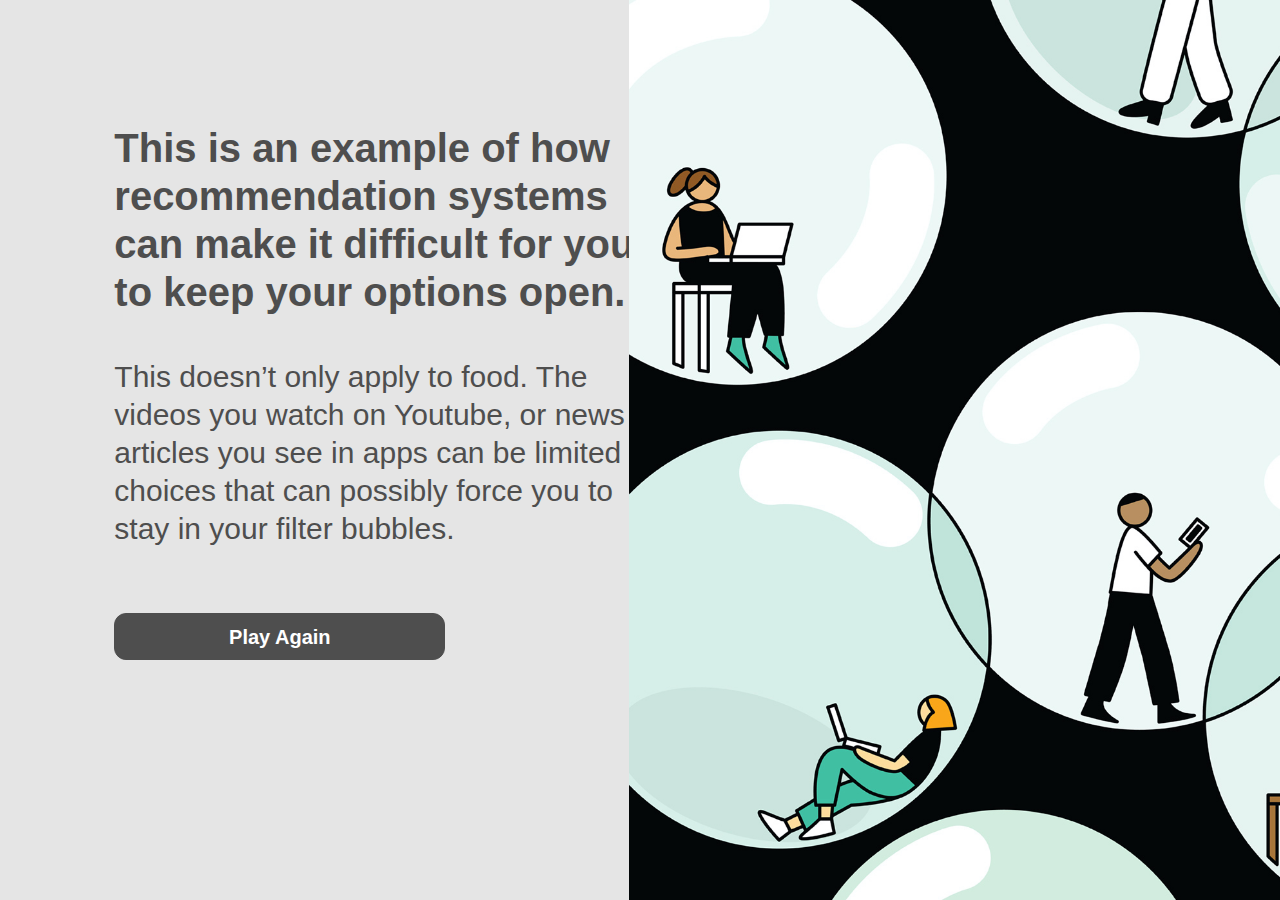
==== conclusion.html @ fe5e3e14 "Match design from before user testing" ====
<head>
  <title>keep your options open</title>
  <link rel="stylesheet" href="https://maxcdn.bootstrapcdn.com/bootstrap/4.0.0/css/bootstrap.min.css" integrity="sha384-Gn5384xqQ1aoWXA+058RXPxPg6fy4IWvTNh0E263XmFcJlSAwiGgFAW/dAiS6JXm" crossorigin="anonymous">
	<link rel="stylesheet" type="text/css" href="css/style.css">
</head>
<body>
  <div class="container-fluid">
    <div class="row">
      <div class="col-lg">
        <p class="conclusion-title">This is an example of how recommendation systems can make it difficult for you to keep your options open.</p>
        <p class="conclusion-subtitle">This doesn’t only apply to food. The videos you watch on Youtube, or news articles you see in apps can be limited choices that can possibly force you to stay in your filter bubbles.</p>
        <a href="play.html" class="btn play-again" role="button">Play Again</a>
      </div>
      <div class="col-sm">
        <img class="bubble-img float-right" src="images/reinforcement_bubble.jpg" alt="table with plate and utensils">
      </div>
    </div>
  </div>
</body>
---- css/style.css ----
body.intro {
  background-color: #F9F9F9;
}

body {
  background-color: #E5E5E5;
}

.title {
  color: #4E4E4E;
  text-align: left;
  font-size: 70px;
  font-family: Arial;
  font-weight: bold;
  margin-top: 40%;
  margin-left: 30%;
}

.subtitle {
  color: #4E4E4E;
  text-align: left;
  font-size: 25px;
  font-family: Arial;
  margin-top: 7%;
  margin-left: 30%;
}

.small-title {
  margin-top: 33%;
  margin-left: 15%;
  width: 75%;

  font-family: Arial;
  font-style: normal;
  font-weight: bold;
  font-size: 40px;
  line-height: 114%;

  display: flex;
  align-items: center;

  color: #4E4E4E;
}

.description {
  margin-top: 15%;
  margin-left: 15%;
  width: 70%;

  font-family: Arial;
  font-style: normal;
  font-weight: bold;
  font-size: 21px;
  line-height: 28px;

  letter-spacing: -0.01em;

  color: #4E4E4E;
}

.question {
  color: #4E4E4E;
  font-weight: 600;
  font-size: 21px;
  font-family: Arial;
  line-height: 28px;
  margin-top: 30%;
  margin-left: 15%;
  width: 70%;
}

.final-score {
  position: relative;
  top: 15%;
  left: 15%;
  width: 65%;

  font-family: Arial;
  font-weight: 400;
  font-style: normal;
  font-size: 20px;
  line-height: 24px;

  color: #4E4E4E;
}

.result-title {
  margin-top: 35%;
  margin-left: 15%;
  width: 65%;

  font-family: Arial;
  font-style: normal;
  font-weight: bold;
  font-size: 38px;
  line-height: 114%;

  display: flex;
  align-items: center;

  color: #4E4E4E;
}

.conclusion-title {
  width: 65%;
  margin-left: 12%;
  margin-top: 15%;

  font-family: Arial;
  font-style: normal;
  font-weight: 700;
  font-size: 40px;
  line-height: 48px;

  color: #4E4E4E;
}

.conclusion-subtitle {
  width: 65%;
  margin-left: 12%;
  margin-top: 5%;

  font-family: Arial;
  font-style: normal;
  font-weight: 400;
  font-size: 30px;
  line-height: 38px;

  color: #4E4E4E;
}

img.start-table {
  margin-top: 10%;
  margin-right: -2%;
  height: 80%;
  width: 90%;
}

img.table {
  margin-top: 5%;
  margin-right: -2%;
  height: 80%;
  width: 90%;
}

img.bubble-img {
  top: 0%;
  left: 0%;
  margin-right: -4%;
  height: 100%;
}

#game {
	margin: 0px;
}

.centered {
  position: absolute;
  top: 45%;
  left: 51%;
  font-family: Arial;
  color: #4E4E4E;
  max-width: 10%;
  font-style: normal;
  font-weight: 600;
  font-size: 30px;
  line-height: 36px;
  display: flex;
  align-items: center;
  text-align: center;
}

.col-lg {
  min-width: 67%;
}

.col-sm {
  max-width: 33%;
}

.col-sm.white {
  max-width: 33%;
  background-color: #FFFFFF;
}

.row {
  height: 100%;
}

.next-button {
  font-family: Arial;
  font-style: normal;
  font-weight: 600;
  font-size: 20px;
  line-height: 155%;

  align-items: center;
  text-align: center;

  color: #FFFFFF;

  width: 70%;
  position: absolute;
  left: 15%;
  top: 80%;
  background: #4E4E4E;
  border-color: #4E4E4E;
  border-radius: 12px;
  padding-top: 2%;
  padding-bottom: 2%;
}
.next-button:hover {
  background: grey;
  border-color:grey;
  color: #FFFFFF;
}
.next-button[disabled]:hover {
  background: #4E4E4E;
  border-color: #4E4E4E;
  color: #FFFFFF;
}
.next-button:focus {
  background: grey;
  box-shadow: 0 0 black;
  color: #FFFFFF;
}

.play-again {
  font-family: Arial;
  font-style: normal;
  font-weight: 600;
  font-size: 20px;
  line-height: 100%;

  align-items: center;
  text-align: center;

  color: #FFFFFF;

  width: 40%;
  margin-left: 12%;
  margin-top: 6%;
  background: #4E4E4E;
  border-color: #4E4E4E;
  border-radius: 12px;
  padding-top: 1.5%;
  padding-bottom: 1.5%;
}
.play-again:hover {
  background: grey;
  border-color:grey;
  color: #FFFFFF;
}

.answer {
  font-family: Arial;
  font-style: normal;
  font-weight: 600;
  font-size: 20px;
  line-height: 90%;

  align-items: center;
  text-align: center;

  color: #4E4E4E;

  width: 70%;
  padding-top: 5%;
  padding-bottom: 5%;
  margin-left: 15%;
  margin-top: 5%;
  background: #FFFFFF;
  border-color: #2A2A2A;
  border-radius: 12px;

  overflow: hidden;
  white-space: nowrap;
  display: inline-block;
  text-overflow: ellipsis;
}
.answer:hover {
  background: grey;
  border-color:grey;
  color: #FFFFFF;
}
.answer:focus {
  background: #4E4E4E;
  border-color: #4E4E4E;
  box-shadow: 0 0 black;
  color: #FFFFFF;
}

.freepik {
  font-size: 10px;
  color: #4E4E4E;
}

/* dishes */

.img-container {
  position:relative;
  display:inline-block;
}
.img-container .overlay{
  position:absolute;
  top:0;
  left:0;
  width:100%;
  height:100%;
  opacity: 0;
}
.img-container:hover .overlay{
  opacity: 1;
}
.img-container:hover span.checkmark{
  opacity: 0;
}
.img-container:hover .img{
  filter: brightness(30%);
  position: relative;
  z-index: 10000;
}
.selected .img{
  filter: brightness(30%);
}
.selected span.checkmark{
  position:absolute;
  top:47%;
  left:49%;
  transform:translate(-50%,-50%);
  color:#fff;
  font-size: 70px;
}
.img {
  height:100% 
}
.overlay span{
  position: absolute;
  z-index: 10000;
  top:47%;
  left:49%;
  transform:translate(-50%,-50%);
  color:#fff;

  font-size: 18px;
  font-family: Arial;
  font-weight: 700;
  line-height: 20px;
  text-align: center;
}

/* row 1 */

#salad {
  position: absolute;
  top: 15%;
  left: 20%;
  height: 15%;
}

#paella {
  position: absolute;
  top: 15%;
  left: 36%;
  height: 15%;
}

#eggs-benedict {
  position: absolute;
  top: 15%;
  left: 52%;
  height: 15%;
}

#grilled-fish {
  position: absolute;
  top: 15%;
  left: 68%;
  height: 15%;
}

#pasta {
  position: absolute;
  top: 15%;
  left: 84%;
  height: 15%;
}

/* row 2 */
#donuts {
  position: absolute;
  top: 34%;
  left: 20%;
  height: 15%;
}

#tempura {
  position: absolute;
  top: 34%;
  left: 36%;
  height: 15%;
}

#sushi {
  position: absolute;
  top: 34%;
  left: 52%;
  height: 15%;
}

#burrito {
  position: absolute;
  top: 34%;
  left: 68%;
  height: 15%;
}

#fruits {
  position: absolute;
  top: 34%;
  left: 84%;
  height: 15%;
}

/* row 3 */
#rolls {
  position: absolute;
  top: 53%;
  left: 20%;
  height: 15%;
}

#burger-fries {
  position: absolute;
  top: 53%;
  left: 34%;
  height: 15%;
}

#ramen {
  position: absolute;
  top: 53%;
  left: 53%;
  height: 15%;
}

#soup {
  position: absolute;
  top: 53%;
  left: 68%;
  height: 15%;
}

#dumplings {
  position: absolute;
  top: 53%;
  left: 84%;
  height: 15%;
}

/* row 4 */
#bagel-sandwich {
  position: absolute;
  top: 72%;
  left: 20%;
  height: 15%;
}

#curry {
  position: absolute;
  top: 72%;
  left: 36%;
  height: 15%;
}

#pizza {
  position: absolute;
  top: 72%;
  left: 52%;
  height: 15%;
}

#falafel {
  position: absolute;
  top: 72%;
  left: 68%;
  height: 15%;
}

#pancakes {
  position: absolute;
  top: 72%;
  left: 84%;
  height: 15%;
}

/* gameplay */
.score {
  position: relative;
  top: 6%;
  font-family: Arial;
  color: #4E4E4E;
  font-style: normal;
  font-weight: 600;
  font-size: 20px;
  line-height: 31px;
  display: flex;
  align-items: center;
  text-align: center;
  background-color: #E5E5E5;
}

.unwanted {
  position: relative;
  font-family: Arial;
  color: #4E4E4E;
  font-style: normal;
  font-size: 18px;
  line-height: 31px;
  display: flex;
  align-items: center;
  text-align: center;
  margin-left: 12.5%;
  top: -1%;
  background-color: #E5E5E5;
}
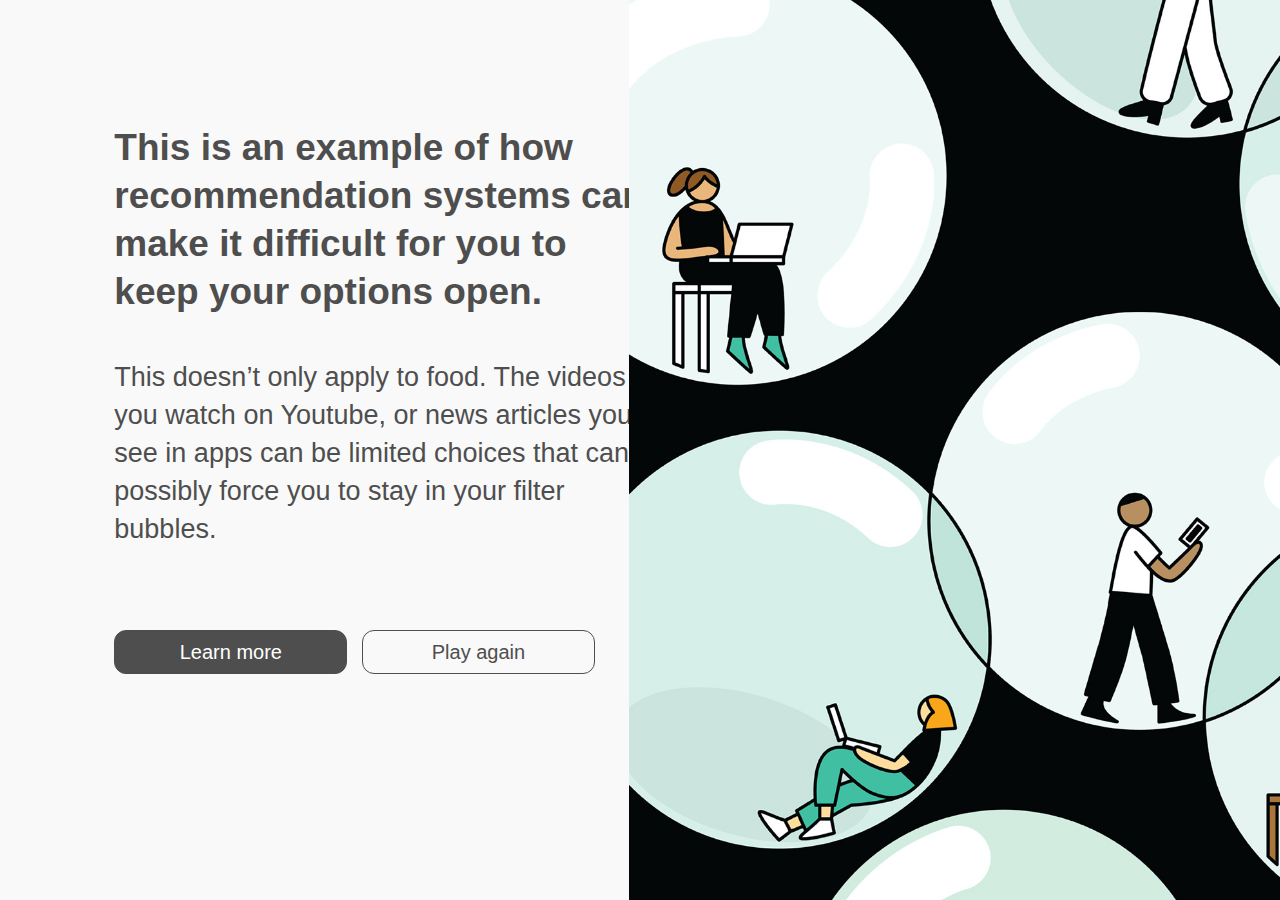
==== commit 88f947ba: "Finish design after user testing" ====
--- a/conclusion.html
+++ b/conclusion.html
@@ -3,13 +3,16 @@
   <link rel="stylesheet" href="https://maxcdn.bootstrapcdn.com/bootstrap/4.0.0/css/bootstrap.min.css" integrity="sha384-Gn5384xqQ1aoWXA+058RXPxPg6fy4IWvTNh0E263XmFcJlSAwiGgFAW/dAiS6JXm" crossorigin="anonymous">
 	<link rel="stylesheet" type="text/css" href="css/style.css">
 </head>
-<body>
+<body class="intro">
   <div class="container-fluid">
     <div class="row">
       <div class="col-lg">
         <p class="conclusion-title">This is an example of how recommendation systems can make it difficult for you to keep your options open.</p>
         <p class="conclusion-subtitle">This doesn’t only apply to food. The videos you watch on Youtube, or news articles you see in apps can be limited choices that can possibly force you to stay in your filter bubbles.</p>
-        <a href="play.html" class="btn play-again" role="button">Play Again</a>
+        <p class = "tpbutton btn-toolbar">
+          <a href="https://www.youtube.com/watch?v=pT-k1kDIRnw&ab_channel=GCFLearnFree.org" class="btn learn-more" target=”_blank” role="button">Learn more</a>
+          <a href="play.html" class="btn play-again" role="button">Play again</a>
+        </p>
       </div>
       <div class="col-sm">
         <img class="bubble-img float-right" src="images/reinforcement_bubble.jpg" alt="table with plate and utensils">
--- a/css/style.css
+++ b/css/style.css
@@ -43,7 +43,7 @@
 }
 
 .description {
-  margin-top: 15%;
+  margin-top: 10%;
   margin-left: 15%;
   width: 70%;
 
@@ -71,7 +71,7 @@
 
 .final-score {
   position: relative;
-  top: 15%;
+  top: 17%;
   left: 15%;
   width: 65%;
 
@@ -109,21 +109,21 @@
   font-family: Arial;
   font-style: normal;
   font-weight: 700;
-  font-size: 40px;
+  font-size: 37px;
   line-height: 48px;
 
   color: #4E4E4E;
 }
 
 .conclusion-subtitle {
-  width: 65%;
+  width: 64%;
   margin-left: 12%;
   margin-top: 5%;
 
   font-family: Arial;
   font-style: normal;
   font-weight: 400;
-  font-size: 30px;
+  font-size: 27px;
   line-height: 38px;
 
   color: #4E4E4E;
@@ -202,7 +202,7 @@
   width: 70%;
   position: absolute;
   left: 15%;
-  top: 80%;
+  top: 77%;
   background: #4E4E4E;
   border-color: #4E4E4E;
   border-radius: 12px;
@@ -228,28 +228,58 @@
 .play-again {
   font-family: Arial;
   font-style: normal;
-  font-weight: 600;
+  font-weight: 400;
   font-size: 20px;
   line-height: 100%;
 
   align-items: center;
   text-align: center;
 
-  color: #FFFFFF;
-
-  width: 40%;
-  margin-left: 12%;
-  margin-top: 6%;
+  color: #4e4e4e;
+
+  width: 32%;
+  margin-right: 2%;
+  background: none;
+  border-color: #4E4E4E;
+  border-radius: 12px;
+  padding-top: 1.5%;
+  padding-bottom: 1.5%;
+}
+.play-again:hover {
+  background: grey;
+  border-color:grey;
+  color: #FFFFFF;
+}
+
+.learn-more {
+  font-family: Arial;
+  font-style: normal;
+  font-weight: 400;
+  font-size: 20px;
+  line-height: 100%;
+
+  align-items: center;
+  text-align: center;
+
+  color: #FFFFFF;
+
+  width: 32%;
+  margin-right: 2%;
   background: #4E4E4E;
   border-color: #4E4E4E;
   border-radius: 12px;
   padding-top: 1.5%;
   padding-bottom: 1.5%;
 }
-.play-again:hover {
+.learn-more:hover {
   background: grey;
   border-color:grey;
   color: #FFFFFF;
+}
+
+.tpbutton {
+  margin-left: 12%;
+  margin-top: 10%;
 }
 
 .answer {
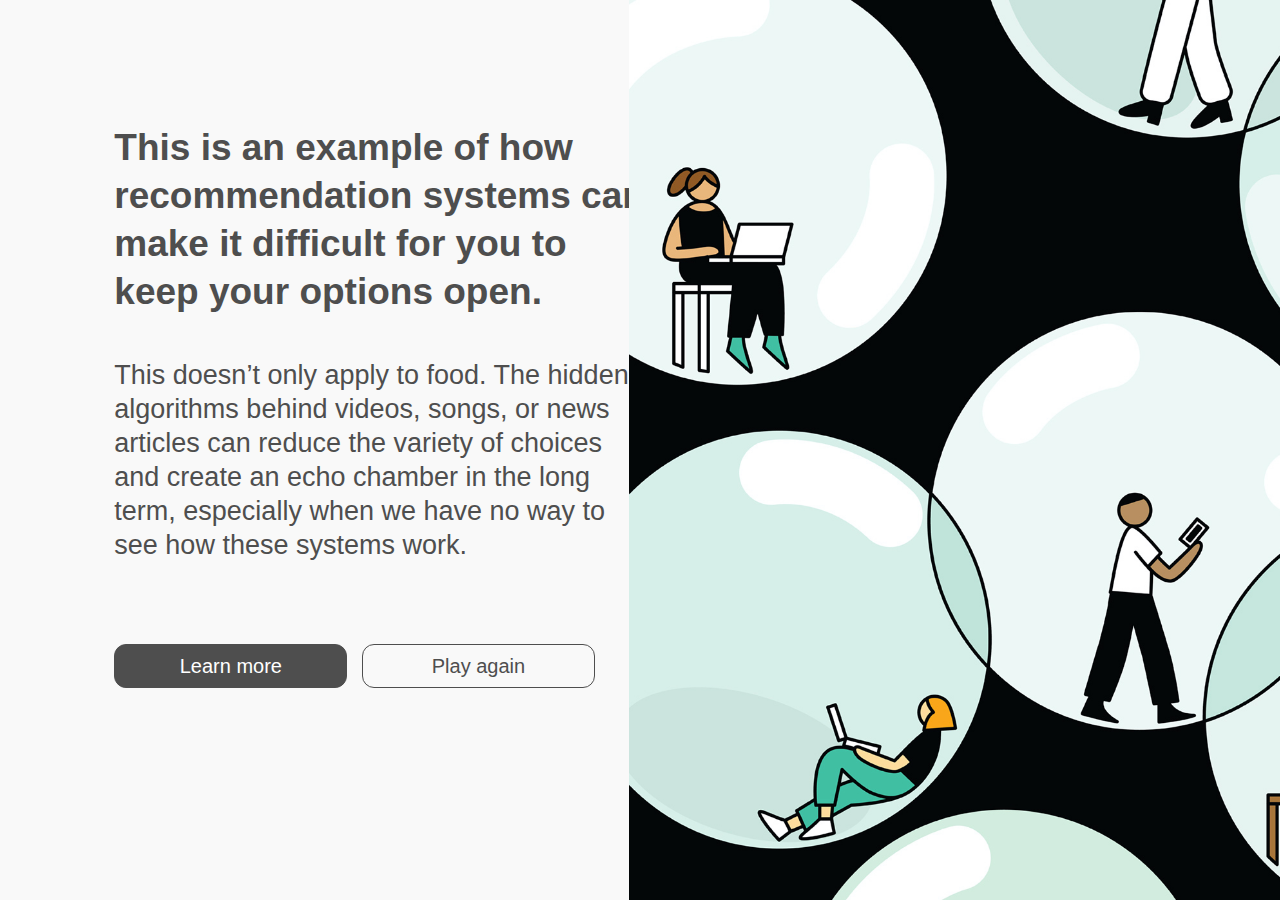
==== commit 0bdfeb89: "Add changes from class feedback" ====
--- a/conclusion.html
+++ b/conclusion.html
@@ -8,10 +8,10 @@
     <div class="row">
       <div class="col-lg">
         <p class="conclusion-title">This is an example of how recommendation systems can make it difficult for you to keep your options open.</p>
-        <p class="conclusion-subtitle">This doesn’t only apply to food. The videos you watch on Youtube, or news articles you see in apps can be limited choices that can possibly force you to stay in your filter bubbles.</p>
+        <p class="conclusion-subtitle">This doesn’t only apply to food. The hidden algorithms behind videos, songs, or news articles can reduce the variety of choices and create an echo chamber in the long term, especially when we have no way to see how these systems work.</p>
         <p class = "tpbutton btn-toolbar">
           <a href="https://www.youtube.com/watch?v=pT-k1kDIRnw&ab_channel=GCFLearnFree.org" class="btn learn-more" target=”_blank” role="button">Learn more</a>
-          <a href="play.html" class="btn play-again" role="button">Play again</a>
+          <a href="howtoplay.html" class="btn play-again" role="button">Play again</a>
         </p>
       </div>
       <div class="col-sm">
--- a/css/style.css
+++ b/css/style.css
@@ -50,8 +50,8 @@
   font-family: Arial;
   font-style: normal;
   font-weight: bold;
-  font-size: 21px;
-  line-height: 28px;
+  font-size: 18px;
+  line-height: 23px;
 
   letter-spacing: -0.01em;
 
@@ -124,7 +124,7 @@
   font-style: normal;
   font-weight: 400;
   font-size: 27px;
-  line-height: 38px;
+  line-height: 34px;
 
   color: #4E4E4E;
 }
@@ -181,6 +181,7 @@
 .col-sm.white {
   max-width: 33%;
   background-color: #FFFFFF;
+  z-index: 10000;
 }
 
 .row {
